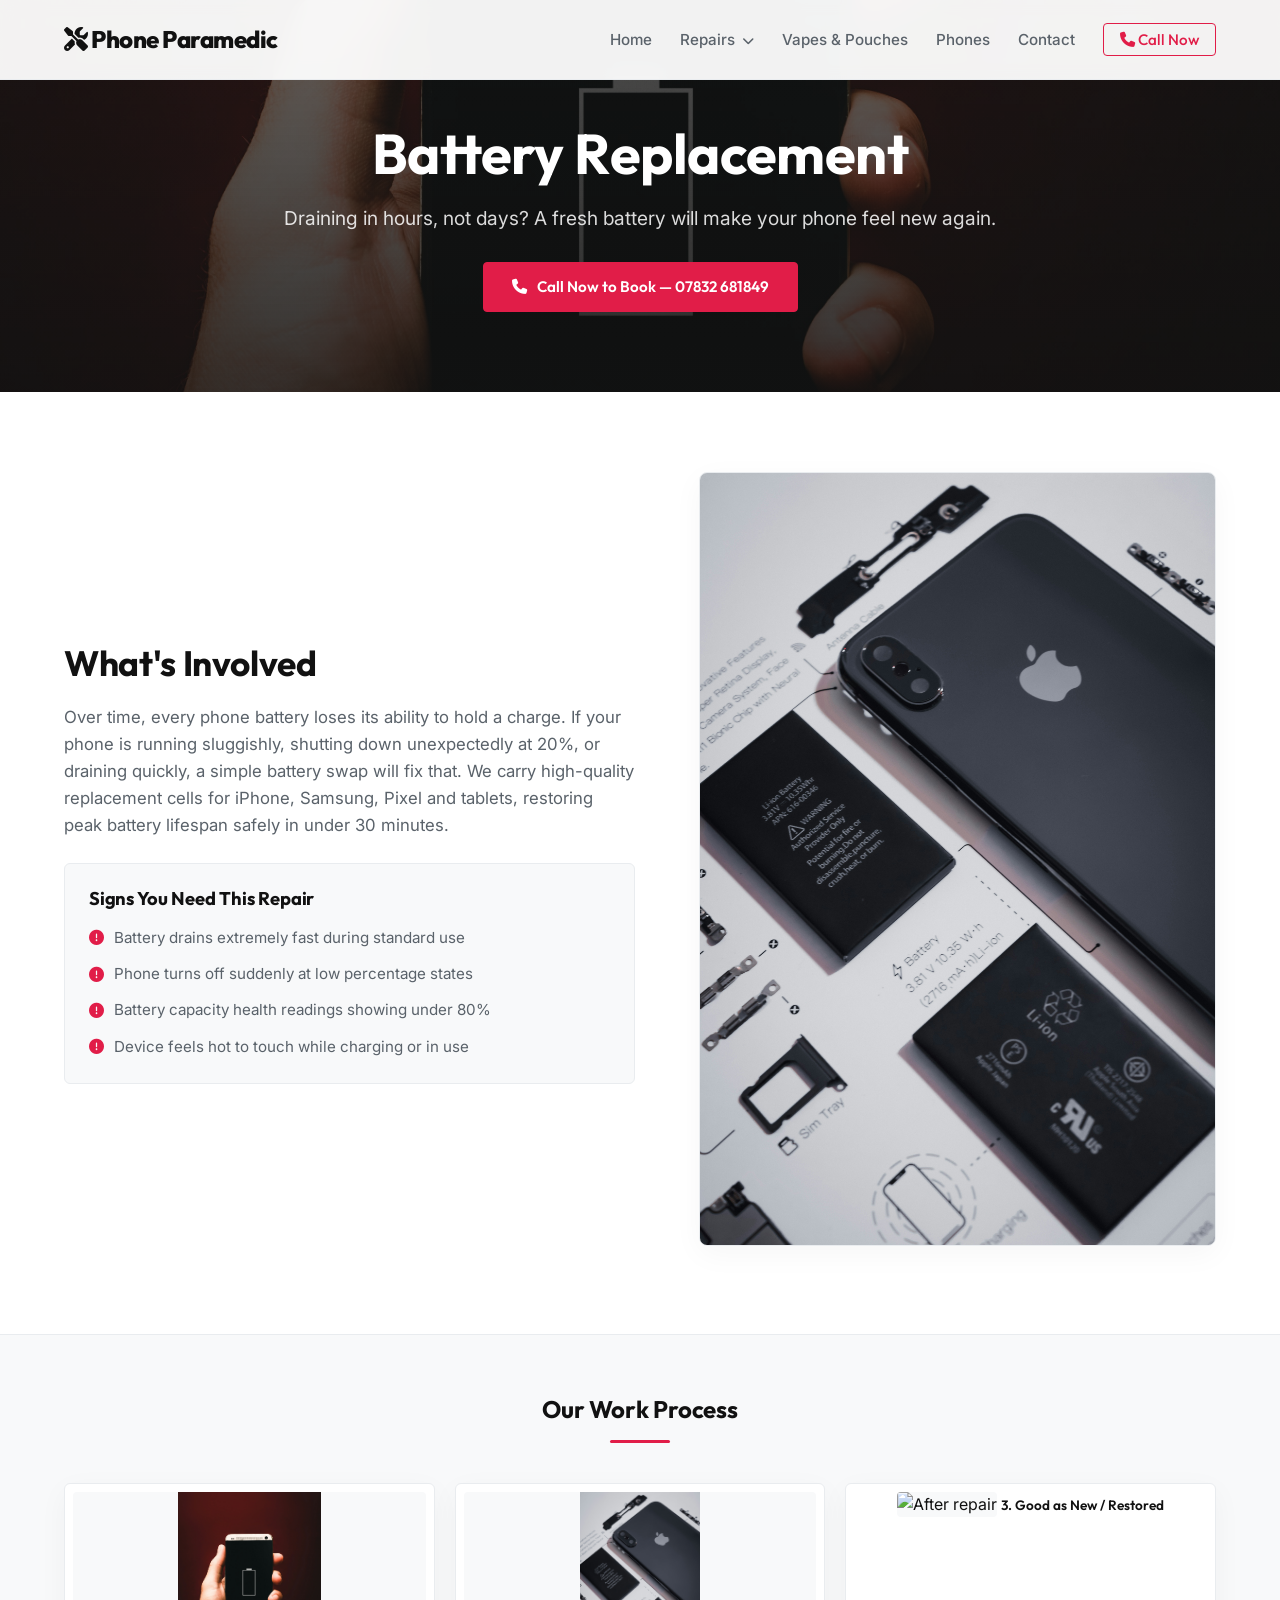
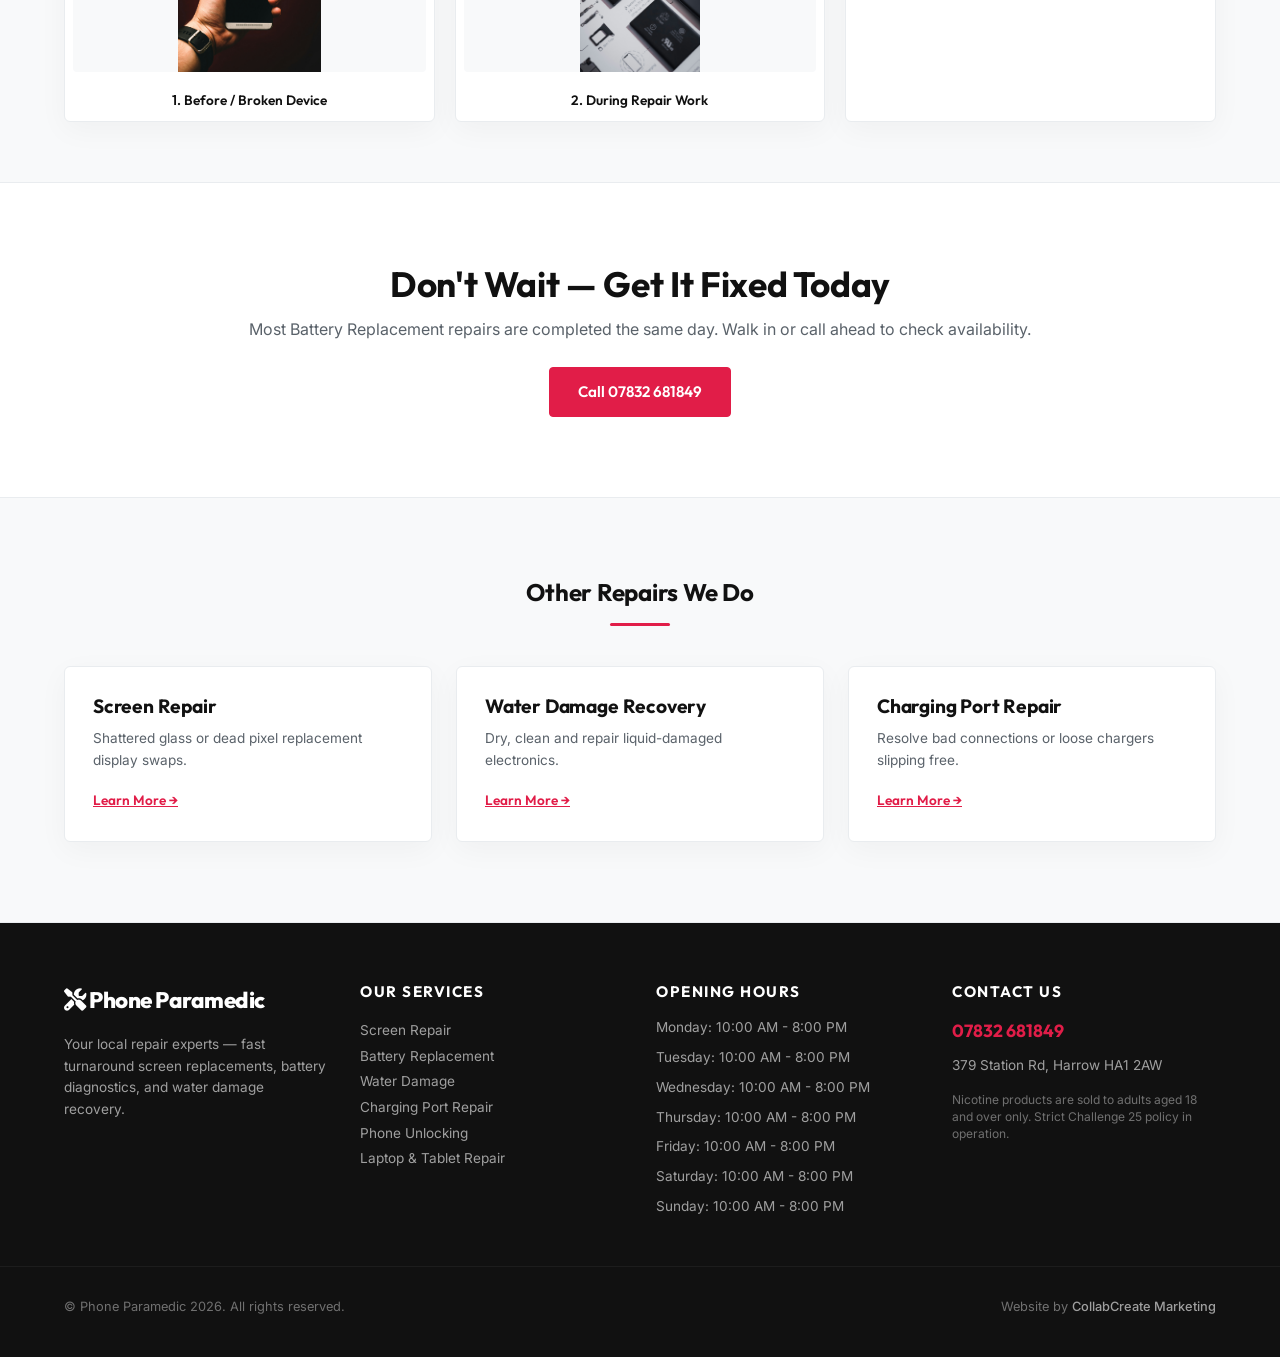
==== battery-replacement.html @ 1603ecd9 "Deploy premium responsive outreach site" ====
<!DOCTYPE html>
<html lang="en">
<head>
    <meta charset="UTF-8">
    <meta name="viewport" content="width=device-width, initial-scale=1.0">
    <title>Battery Replacement Repairs | Phone Paramedic Harrow, London</title>
    <link rel="stylesheet" href="styles.css">
    <link href="https://fonts.googleapis.com/css2?family=Inter:wght@300;400;500;600;700&family=Outfit:wght@400;500;600;700;800&display=swap" rel="stylesheet">
    <link rel="stylesheet" href="https://cdnjs.cloudflare.com/ajax/libs/font-awesome/6.4.0/css/all.min.css">
    
    <!-- Open Graph Metadata -->
    <meta property="og:title" content="Battery Replacement Repairs | Phone Paramedic Harrow, London">
    <meta property="og:description" content="Fast, premium screen repairs, battery replacements, water damage recovery, vapes, pouches, and refurbished phones in Harrow, London.">
    <meta property="og:image" content="https://mowleed2000.github.io/phone-paramedic/storefront.webp">
    <meta property="og:url" content="https://mowleed2000.github.io/phone-paramedic/battery-replacement.html">
    <meta property="og:type" content="website">

    <!-- Microsoft Clarity Tracking Code -->
    <script type="text/javascript">
        (function(c,l,a,r,i,t,y){
            c[a]=c[a]||function(){(c[a].q=c[a].q||[]).push(arguments)};
            t=l.createElement(r);t.async=1;t.src="https://www.clarity.ms/tag/"+i;
            y=l.getElementsByTagName(r)[0];y.parentNode.insertBefore(t,y);
        })(window, document, "clarity", "script", "x1smlah9oa");
    </script>
</head>
<body>

    <nav class="navbar">
        <div class="container nav-container">
            <a href="index.html" class="logo"><i class="fa-solid fa-screwdriver-wrench"></i> Phone Paramedic</a>
            <ul class="nav-links" id="navLinks">
                <li><a href="index.html">Home</a></li>
                <li class="dropdown">
                    <a href="#" class="dropdown-trigger">Repairs <i class="fa-solid fa-chevron-down" style="font-size:0.75rem; margin-left:3px;"></i></a>
                    <ul class="dropdown-menu">
                        <li><a href="screen-repair.html">Screen Repair</a></li>
                        <li><a href="battery-replacement.html">Battery Replacement</a></li>
                        <li><a href="water-damage.html">Water Damage</a></li>
                        <li><a href="charging-port.html">Charging Port Repair</a></li>
                        <li><a href="phone-unlocking.html">Phone Unlocking</a></li>
                        <li><a href="laptop-tablet.html">Laptop &amp; Tablet Repair</a></li>
                    </ul>
                </li>
                <li><a href="vapes-pouches.html">Vapes &amp; Pouches</a></li>
                <li><a href="phones-in-store.html">Phones</a></li>
                <li><a href="contact.html">Contact</a></li>
                <li><a href="tel:07832681849" class="btn-nav-cta"><i class="fa-solid fa-phone"></i> Call Now</a></li>
            </ul>
            <div class="hamburger" id="hamburger"><i class="fa-solid fa-bars"></i></div>
        </div>
    </nav>

            <section class="service-hero" style="background-image: linear-gradient(rgba(17, 17, 17, 0.65), rgba(17, 17, 17, 0.85)), url('Battery Replacment page 1.jpg');">
                <div class="container text-center reveal">
                    <h1>Battery Replacement</h1>
                    <p>Draining in hours, not days? A fresh battery will make your phone feel new again.</p>
                    <a href="tel:07832681849" class="btn btn-primary"><i class="fa-solid fa-phone"></i> Call Now to Book — 07832 681849</a>
                </div>
            </section>

            <section class="service-details">
                <div class="container details-grid">
                    <div class="details-text reveal">
                        <h2>What's Involved</h2>
                        <p>Over time, every phone battery loses its ability to hold a charge. If your phone is running sluggishly, shutting down unexpectedly at 20%, or draining quickly, a simple battery swap will fix that. We carry high-quality replacement cells for iPhone, Samsung, Pixel and tablets, restoring peak battery lifespan safely in under 30 minutes.</p>
                        
                        <div class="symptoms-box">
                            <h3>Signs You Need This Repair</h3>
                            <ul class="symptoms-list">
                                <li><i class='fa-solid fa-circle-exclamation'></i> Battery drains extremely fast during standard use</li><li><i class='fa-solid fa-circle-exclamation'></i> Phone turns off suddenly at low percentage states</li><li><i class='fa-solid fa-circle-exclamation'></i> Battery capacity health readings showing under 80%</li><li><i class='fa-solid fa-circle-exclamation'></i> Device feels hot to touch while charging or in use</li>
                            </ul>
                        </div>
                    </div>
                    <div class="details-image reveal">
                        <img src="Battery replacment page 2.jpg" alt="Technician working on device" class="in-process-img">
                    </div>
                </div>
            </section>

            <section class="service-gallery">
                <div class="container">
                    <div class="section-header text-center reveal">
                        <h2>Our Work Process</h2>
                        <div class="accent-divider"></div>
                    </div>
                    <div class="gallery-row battery-gallery reveal">
                        <div class="gallery-item-wrapper" onclick="openLightbox('Battery Replacment page 1.jpg', 'Before / Broken Device')">
                            <img src="Battery Replacment page 1.jpg" alt="Before repair">
                            <span>1. Before / Broken Device</span>
                        </div>
                        <div class="gallery-item-wrapper" onclick="openLightbox('Battery replacment page 2.jpg', 'During Repair Work')">
                            <img src="Battery replacment page 2.jpg" alt="During repair">
                            <span>2. During Repair Work</span>
                        </div>
                        <div class="gallery-item-wrapper" onclick="openLightbox('Battery fixed 100 percent.jpg', 'Good as New / Restored')">
                            <img src="Battery fixed 100 percent.jpg" alt="After repair">
                            <span>3. Good as New / Restored</span>
                        </div>
                    </div>
                </div>
            </section>

            <section class="service-cta text-center reveal">
                <div class="container">
                    <h2>Don't Wait — Get It Fixed Today</h2>
                    <p>Most Battery Replacement repairs are completed the same day. Walk in or call ahead to check availability.</p>
                    <a href="tel:07832681849" class="btn btn-primary">Call 07832 681849</a>
                </div>
            </section>

            <section class="related-services">
                <div class="container">
                    <div class="section-header text-center reveal">
                        <h2>Other Repairs We Do</h2>
                        <div class="accent-divider"></div>
                    </div>
                    <div class="related-grid reveal">
                        
                <div class="related-card">
                    <h3>Screen Repair</h3>
                    <p>Shattered glass or dead pixel replacement display swaps.</p>
                    <a href="screen-repair.html" class="learn-more">Learn More &rarr;</a>
                </div>
        
                <div class="related-card">
                    <h3>Water Damage Recovery</h3>
                    <p>Dry, clean and repair liquid-damaged electronics.</p>
                    <a href="water-damage.html" class="learn-more">Learn More &rarr;</a>
                </div>
        
                <div class="related-card">
                    <h3>Charging Port Repair</h3>
                    <p>Resolve bad connections or loose chargers slipping free.</p>
                    <a href="charging-port.html" class="learn-more">Learn More &rarr;</a>
                </div>
        
                    </div>
                </div>
            </section>
        
    <!-- Lightbox Modal -->
    <div id="lightboxModal" class="lightbox">
        <span class="lightbox-close" onclick="closeLightbox()">&times;</span>
        <img class="lightbox-content" id="lightboxImg">
        <div id="lightboxCaption" class="lightbox-caption"></div>
    </div>

    <footer class="footer">
        <div class="container footer-grid">
            <div class="footer-brand">
                <a href="index.html" class="footer-logo"><i class="fa-solid fa-screwdriver-wrench"></i> Phone Paramedic</a>
                <p style="margin-top: 15px; font-size: 0.85rem; line-height: 1.6; color: rgba(255, 255, 255, 0.6);">Your local repair experts — fast turnaround screen replacements, battery diagnostics, and water damage recovery.</p>
            </div>
            <div class="footer-links">
                <h4>Our Services</h4>
                <p><a href="screen-repair.html">Screen Repair</a></p>
                <p><a href="battery-replacement.html">Battery Replacement</a></p>
                <p><a href="water-damage.html">Water Damage</a></p>
                <p><a href="charging-port.html">Charging Port Repair</a></p>
                <p><a href="phone-unlocking.html">Phone Unlocking</a></p>
                <p><a href="laptop-tablet.html">Laptop &amp; Tablet Repair</a></p>
            </div>
            <div class="footer-hours">
                <h4>Opening Hours</h4>
                <ul>
                    <li>Monday: 10:00 AM - 8:00 PM</li><li>Tuesday: 10:00 AM - 8:00 PM</li><li>Wednesday: 10:00 AM - 8:00 PM</li><li>Thursday: 10:00 AM - 8:00 PM</li><li>Friday: 10:00 AM - 8:00 PM</li><li>Saturday: 10:00 AM - 8:00 PM</li><li>Sunday: 10:00 AM - 8:00 PM</li>
                </ul>
            </div>
            <div class="footer-contact">
                <h4>Contact Us</h4>
                <p class="phone-num"><a href="tel:07832681849">07832 681849</a></p>
                <p style="margin-top: 10px; font-size: 0.85rem; color: rgba(255, 255, 255, 0.6);">379 Station Rd, Harrow HA1 2AW</p>
                <p style="margin-top: 15px; font-size: 0.75rem; color: rgba(255, 255, 255, 0.4); line-height: 1.4;">
                    Nicotine products are sold to adults aged 18 and over only. Strict Challenge 25 policy in operation.
                </p>
            </div>
        </div>
        <div class="footer-bottom">
            <div class="container" style="display: flex; justify-content: space-between; flex-wrap: wrap; gap: 10px; width: 100%;">
                <p>&copy; Phone Paramedic 2026. All rights reserved.</p>
                <p class="agency-credit">Website by <a href="https://collabcreate.co.uk" target="_blank">CollabCreate Marketing</a></p>
            </div>
        </div>
    </footer>
    <script src="script.js"></script>
</body>
</html>
---- styles.css ----
/* CCM Tech Repair Site Stylesheet */
:root {
    --bg-main: #ffffff;
    --bg-card: #ffffff;
    --bg-alternate: #f8f9fa;
    --text-main: #111111;
    --text-muted: #5a626a;
    --border-color: #e9ecef;
    --primary: #e11d48;
    --primary-hover: #be123c;
    --primary-glow: rgba(225, 29, 72, 0.15);
    --shadow: 0 8px 30px rgba(0, 0, 0, 0.04);
    --font-sans: 'Inter', sans-serif;
    --font-heading: 'Outfit', sans-serif;
    --nav-height: 80px;
}

/* Global Reset */
* {
    margin: 0;
    padding: 0;
    box-sizing: border-box;
}

html, body {
    width: 100%;
    overflow-x: hidden;
    background-color: var(--bg-main);
    color: var(--text-main);
    font-family: var(--font-sans);
    line-height: 1.6;
    scroll-behavior: smooth;
}

/* Layout Utilities */
.container {
    max-width: 1200px;
    margin: 0 auto;
    padding: 0 24px;
    width: 100%;
}

.text-center {
    text-align: center;
}

.primary-text {
    color: var(--primary);
}

.accent-divider {
    width: 60px;
    height: 3px;
    background-color: var(--primary);
    margin: 16px auto 0;
    border-radius: 2px;
}

.section-subtitle {
    display: inline-block;
    font-family: var(--font-heading);
    font-size: 0.8rem;
    font-weight: 700;
    text-transform: uppercase;
    letter-spacing: 3px;
    color: var(--primary);
    margin-bottom: 12px;
}

/* Typography */
h1, h2, h3, h4 {
    font-family: var(--font-heading);
    font-weight: 700;
    letter-spacing: -0.01em;
    line-height: 1.2;
}

/* Scroll Animations */
.reveal {
    opacity: 0;
    transform: translateY(30px);
    transition: all 0.8s cubic-bezier(0.16, 1, 0.3, 1);
}

.reveal.active {
    opacity: 1;
    transform: translateY(0);
}

/* Buttons */
.btn {
    display: inline-flex;
    align-items: center;
    justify-content: center;
    gap: 10px;
    padding: 12px 28px;
    font-family: var(--font-heading);
    font-size: 0.95rem;
    font-weight: 600;
    text-decoration: none;
    border-radius: 4px;
    transition: all 0.3s ease;
    cursor: pointer;
    border: none;
}

.btn-primary {
    background-color: var(--primary);
    color: #ffffff;
    border: 1px solid var(--primary);
}

.btn-primary:hover {
    background-color: var(--primary-hover);
    border-color: var(--primary-hover);
    transform: translateY(-2px);
    box-shadow: 0 8px 20px var(--primary-glow);
}

.btn-outline {
    background-color: transparent;
    color: var(--text-main);
    border: 1px solid var(--border-color);
}

.btn-outline:hover {
    background-color: var(--bg-alternate);
    border-color: var(--primary);
    color: var(--primary);
    transform: translateY(-2px);
}

/* Navigation Bar */
.navbar {
    position: fixed;
    top: 0;
    left: 0;
    width: 100%;
    height: var(--nav-height);
    background-color: rgba(255, 255, 255, 0.95);
    backdrop-filter: blur(8px);
    -webkit-backdrop-filter: blur(8px);
    border-bottom: 1px solid var(--border-color);
    z-index: 1000;
    display: flex;
    align-items: center;
}

.nav-container {
    display: flex;
    justify-content: space-between;
    align-items: center;
}

.logo {
    font-family: var(--font-heading);
    font-size: 1.5rem;
    font-weight: 800;
    color: var(--text-main);
    text-decoration: none;
    letter-spacing: -0.5px;
}

.nav-links {
    display: flex;
    align-items: center;
    list-style: none;
    gap: 28px;
}

.nav-links a {
    color: var(--text-muted);
    text-decoration: none;
    font-size: 0.95rem;
    font-weight: 500;
    transition: color 0.3s ease;
}

.nav-links a:hover {
    color: var(--text-main);
}

.btn-nav-cta {
    background-color: transparent;
    color: var(--primary) !important;
    border: 1px solid var(--primary);
    padding: 6px 16px;
    border-radius: 4px;
    font-family: var(--font-heading);
    font-size: 0.85rem;
    font-weight: 600;
    transition: all 0.3s ease;
}

.btn-nav-cta:hover {
    background-color: var(--primary);
    color: #ffffff !important;
}

.hamburger {
    display: none;
    color: var(--text-main);
    font-size: 1.4rem;
    cursor: pointer;
}

/* Dropdown Menu */
.dropdown {
    position: relative;
}

.dropdown-menu {
    display: none;
    position: absolute;
    top: 100%;
    left: 0;
    background-color: var(--bg-card);
    border: 1px solid var(--border-color);
    box-shadow: var(--shadow);
    list-style: none;
    min-width: 220px;
    border-radius: 4px;
    padding: 10px 0;
    z-index: 100;
}

.dropdown-menu li a {
    display: block;
    padding: 10px 20px;
    color: var(--text-main);
    font-size: 0.9rem;
    text-transform: none;
    letter-spacing: normal;
}

.dropdown-menu li a:hover {
    background-color: var(--bg-alternate);
    color: var(--primary);
}

.dropdown:hover .dropdown-menu {
    display: block;
}

/* Hero Section */
.hero {
    padding: calc(var(--nav-height) + 60px) 0 80px;
    background-size: cover;
    background-position: center;
    position: relative;
}

.hero-grid {
    display: grid;
    grid-template-columns: 1.1fr 0.9fr;
    gap: 48px;
    align-items: center;
}

.hero-content .eyebrow {
    font-family: var(--font-heading);
    color: var(--primary);
    font-size: 0.8rem;
    font-weight: 700;
    text-transform: uppercase;
    letter-spacing: 3px;
    margin-bottom: 20px;
    display: block;
}

.hero h1 {
    font-size: 3.8rem;
    margin-bottom: 20px;
    color: var(--text-main);
}

.hero-tagline {
    font-size: 1.15rem;
    color: var(--text-muted);
    margin-bottom: 32px;
}

.hero-btns {
    display: flex;
    gap: 16px;
    margin-bottom: 32px;
}

.walk-ins-tag {
    display: flex;
    flex-wrap: wrap;
    gap: 12px;
}

.badge {
    display: inline-flex;
    align-items: center;
    gap: 6px;
    background-color: var(--bg-alternate);
    border: 1px solid var(--border-color);
    color: var(--text-muted);
    padding: 6px 12px;
    border-radius: 4px;
    font-size: 0.8rem;
    font-weight: 600;
}

.badge i {
    color: var(--primary);
}

.hero-image-wrapper {
    position: relative;
    width: 100%;
}

.hero-image-frame {
    position: relative;
    border: 1px solid var(--border-color);
    padding: 10px;
    border-radius: 8px;
    background-color: var(--bg-card);
    box-shadow: var(--shadow);
    cursor: pointer;
    overflow: hidden;
}

.hero-image {
    width: 100%;
    border-radius: 4px;
    display: block;
    object-fit: cover;
    aspect-ratio: 4/5;
    transition: transform 0.5s ease;
}

.hero-image-frame:hover .hero-image {
    transform: scale(1.02);
}

.frame-overlay {
    position: absolute;
    top: 10px;
    left: 10px;
    right: 10px;
    bottom: 10px;
    background-color: rgba(17, 17, 17, 0.85);
    display: flex;
    flex-direction: column;
    align-items: center;
    justify-content: center;
    gap: 10px;
    color: #ffffff;
    opacity: 0;
    transition: opacity 0.3s ease;
    border-radius: 4px;
}

.hero-image-frame:hover .frame-overlay {
    opacity: 1;
}

.frame-overlay i {
    font-size: 1.8rem;
    color: var(--primary);
}

.frame-overlay span {
    font-family: var(--font-heading);
    font-size: 0.8rem;
    font-weight: 600;
    text-transform: uppercase;
    letter-spacing: 1.5px;
}

/* Services Grid on Home */
.services {
    padding: 80px 0;
    background-color: var(--bg-alternate);
    border-top: 1px solid var(--border-color);
    border-bottom: 1px solid var(--border-color);
}

.services .section-header {
    margin-bottom: 48px;
}

.services .subheading {
    color: var(--text-muted);
    font-size: 1.05rem;
    margin-top: 8px;
}

.services-grid {
    display: grid;
    grid-template-columns: repeat(3, 1fr);
    gap: 24px;
}

.service-card-link {
    text-decoration: none;
}

.service-card {
    height: 280px;
    border-radius: 8px;
    background-size: cover;
    background-position: center;
    position: relative;
    overflow: hidden;
    display: flex;
    align-items: flex-end;
    transition: transform 0.3s ease, box-shadow 0.3s ease;
}

.service-card::after {
    content: '';
    position: absolute;
    top: 0;
    left: 0;
    width: 100%;
    height: 100%;
    background: linear-gradient(to top, rgba(17, 17, 17, 0.95) 0%, rgba(17, 17, 17, 0.4) 60%, rgba(17, 17, 17, 0.1) 100%);
    z-index: 1;
    transition: background 0.3s ease;
}

.service-card:hover {
    transform: translateY(-4px);
    box-shadow: 0 12px 30px rgba(0, 0, 0, 0.15);
}

.service-card:hover::after {
    background: linear-gradient(to top, rgba(17, 17, 17, 0.98) 0%, rgba(17, 17, 17, 0.5) 60%, rgba(17, 17, 17, 0.2) 100%);
}

.card-content {
    padding: 24px;
    color: #ffffff;
    width: 100%;
    z-index: 2;
}

.service-card h3 {
    font-size: 1.4rem;
    margin-bottom: 6px;
    color: #ffffff;
}

.service-card p {
    font-size: 0.85rem;
    color: rgba(255, 255, 255, 0.8);
    margin-bottom: 12px;
}

.learn-more {
    font-family: var(--font-heading);
    font-size: 0.85rem;
    font-weight: 600;
    color: var(--primary);
}

/* Why Us Section */
.why-us {
    padding: 80px 0;
}

.why-us-grid {
    display: grid;
    grid-template-columns: repeat(3, 1fr);
    gap: 32px;
    margin-top: 48px;
}

.why-card {
    background-color: var(--bg-card);
    border: 1px solid var(--border-color);
    border-radius: 8px;
    padding: 32px;
    box-shadow: var(--shadow);
}

.why-icon {
    font-size: 2.2rem;
    color: var(--primary);
    margin-bottom: 20px;
}

.why-card h3 {
    font-size: 1.25rem;
    margin-bottom: 12px;
}

.why-card p {
    color: var(--text-muted);
    font-size: 0.9rem;
}

/* Vapes Teaser */
.vapes-teaser {
    padding: 80px 0;
    background-color: var(--bg-alternate);
    border-top: 1px solid var(--border-color);
    border-bottom: 1px solid var(--border-color);
}

.vapes-teaser-grid {
    display: grid;
    grid-template-columns: 1.1fr 0.9fr;
    gap: 48px;
    align-items: center;
}

.vapes-teaser-content h2 {
    font-size: 2.5rem;
    margin-bottom: 16px;
}

.vapes-teaser-content p {
    color: var(--text-muted);
    margin-bottom: 24px;
    font-size: 1.05rem;
}

.disclaimer-text {
    font-size: 0.75rem;
    color: var(--text-muted);
    margin-top: 16px;
}

.vape-brand-anchors {
    display: flex;
    justify-content: center;
    gap: 20px;
}

.teaser-brand-img {
    width: 45%;
    max-width: 180px;
    border-radius: 8px;
    border: 1px solid var(--border-color);
    box-shadow: var(--shadow);
}

/* Phones Teaser */
.phones-teaser {
    padding: 80px 0;
}

.phones-teaser-grid {
    display: grid;
    grid-template-columns: 1fr 1fr;
    gap: 48px;
    align-items: center;
}

.phones-teaser-content h2 {
    font-size: 2.5rem;
    margin-bottom: 16px;
}

.phones-teaser-content p {
    color: var(--text-muted);
    margin-bottom: 24px;
    font-size: 1.05rem;
}

.phone-anchors-grid {
    display: grid;
    grid-template-columns: repeat(3, 1fr);
    gap: 16px;
}

.phone-item-card {
    text-align: center;
    background-color: var(--bg-alternate);
    border: 1px solid var(--border-color);
    padding: 16px;
    border-radius: 8px;
}

.phone-item-card img {
    width: 100%;
    height: auto;
    max-height: 120px;
    object-fit: contain;
    margin-bottom: 10px;
}

.phone-item-card span {
    font-family: var(--font-heading);
    font-size: 0.8rem;
    font-weight: 600;
}

/* Reviews on Home */
.reviews {
    padding: 80px 0;
    background-color: var(--bg-alternate);
    border-top: 1px solid var(--border-color);
    border-bottom: 1px solid var(--border-color);
}

.reviews-grid {
    display: grid;
    grid-template-columns: repeat(3, 1fr);
    gap: 24px;
    margin-top: 40px;
}

.review-card {
    background-color: var(--bg-card);
    border: 1px solid var(--border-color);
    padding: 32px;
    border-radius: 6px;
    box-shadow: var(--shadow);
    display: flex;
    flex-direction: column;
    justify-content: space-between;
}

.review-card .review-text {
    font-style: italic;
    font-size: 0.95rem;
    color: var(--text-muted);
    margin-bottom: 20px;
}

.review-author {
    font-family: var(--font-heading);
    font-weight: 600;
    font-size: 0.85rem;
    display: flex;
    justify-content: space-between;
    align-items: center;
}

.stars {
    color: #ffb400;
    font-size: 0.8rem;
}

/* Final CTA */
.final-cta {
    padding: 100px 0;
    background-size: cover;
    background-position: center;
    color: #ffffff;
}

.final-cta h2 {
    font-size: 3rem;
    margin-bottom: 16px;
    color: #ffffff;
}

.final-cta p {
    font-size: 1.15rem;
    color: rgba(255, 255, 255, 0.85);
    margin-bottom: 30px;
}

.btn-large {
    padding: 14px 40px;
    font-size: 1.1rem;
}

/* Service Page Styling */
.service-hero {
    padding: 120px 0 80px;
    background-size: cover;
    background-position: center;
    color: #ffffff;
}

.service-hero h1 {
    font-size: 3.5rem;
    color: #ffffff;
    margin-bottom: 16px;
}

.service-hero p {
    font-size: 1.2rem;
    color: rgba(255, 255, 255, 0.85);
    margin-bottom: 28px;
}

.details-grid {
    display: grid;
    grid-template-columns: 1.05fr 0.95fr;
    gap: 64px;
    align-items: center;
}

.service-details {
    padding: 80px 0;
}

.details-text h2 {
    font-size: 2.2rem;
    margin-bottom: 20px;
}

.details-text p {
    color: var(--text-muted);
    font-size: 1.05rem;
    margin-bottom: 24px;
}

.symptoms-box {
    background-color: var(--bg-alternate);
    border: 1px solid var(--border-color);
    padding: 24px;
    border-radius: 6px;
}

.symptoms-box h3 {
    font-size: 1.15rem;
    margin-bottom: 16px;
}

.symptoms-list {
    list-style: none;
    display: flex;
    flex-direction: column;
    gap: 12px;
}

.symptoms-list li {
    font-size: 0.95rem;
    color: var(--text-muted);
    display: flex;
    align-items: center;
    gap: 10px;
}

.symptoms-list li i {
    color: var(--primary);
}

.in-process-img {
    width: 100%;
    border-radius: 8px;
    border: 1px solid var(--border-color);
    box-shadow: var(--shadow);
}

.service-gallery {
    padding: 60px 0;
    background-color: var(--bg-alternate);
    border-top: 1px solid var(--border-color);
    border-bottom: 1px solid var(--border-color);
}

.gallery-row {
    display: grid;
    grid-template-columns: repeat(auto-fit, minmax(250px, 1fr));
    gap: 20px;
    margin-top: 40px;
}

.gallery-item-wrapper {
    background-color: var(--bg-card);
    border: 1px solid var(--border-color);
    border-radius: 6px;
    padding: 8px;
    cursor: pointer;
    text-align: center;
    box-shadow: var(--shadow);
}

.gallery-item-wrapper img {
    width: 100%;
    height: 180px;
    object-fit: cover;
    border-radius: 4px;
    margin-bottom: 8px;
}

.gallery-item-wrapper span {
    font-family: var(--font-heading);
    font-size: 0.85rem;
    font-weight: 600;
}

/* Battery gallery containment (Checklist Issue 6) */
.battery-gallery .gallery-item-wrapper img {
    object-fit: contain !important;
    background-color: var(--bg-alternate);
}

.service-cta {
    padding: 80px 0;
}

.service-cta h2 {
    font-size: 2.2rem;
    margin-bottom: 12px;
}

.service-cta p {
    color: var(--text-muted);
    margin-bottom: 24px;
}

.related-services {
    padding: 80px 0;
    background-color: var(--bg-alternate);
    border-top: 1px solid var(--border-color);
}

.related-grid {
    display: grid;
    grid-template-columns: repeat(3, 1fr);
    gap: 24px;
    margin-top: 40px;
}

.related-card {
    background-color: var(--bg-card);
    border: 1px solid var(--border-color);
    padding: 28px;
    border-radius: 6px;
    box-shadow: var(--shadow);
}

.related-card h3 {
    font-size: 1.2rem;
    margin-bottom: 10px;
}

.related-card p {
    font-size: 0.85rem;
    color: var(--text-muted);
    margin-bottom: 16px;
}

/* Page Hero Template */
.page-hero {
    padding: calc(var(--nav-height) + 40px) 0 40px;
    border-bottom: 1px solid var(--border-color);
    background-color: var(--bg-alternate);
}

.page-hero h1 {
    font-size: 3rem;
    margin-bottom: 8px;
}

.page-hero p {
    font-size: 1.1rem;
    color: var(--text-muted);
}

/* Vapes Page Specific */
.pouches-section, .vapes-section {
    padding: 80px 0;
}

.pouches-section {
    border-bottom: 1px solid var(--border-color);
}

.pouches-grid {
    display: grid;
    grid-template-columns: repeat(5, 1fr);
    gap: 20px;
    margin-top: 48px;
}

.vapes-grid-two {
    display: grid;
    grid-template-columns: repeat(2, 1fr);
    gap: 24px;
    max-width: 600px;
    margin: 48px auto 0;
}

.brand-card, .brand-card-two {
    background-color: var(--bg-card);
    border: 1px solid var(--border-color);
    padding: 16px;
    border-radius: 8px;
    text-align: center;
    box-shadow: var(--shadow);
}

.brand-card img, .brand-card-two img {
    width: 100%;
    height: 140px;
    object-fit: contain;
    margin-bottom: 12px;
}

.brand-card h3, .brand-card-two h3 {
    font-size: 1rem;
    font-family: var(--font-heading);
    font-weight: 700;
}

.vapes-cta, .phones-cta, .contact-cta {
    padding: 60px 0;
    background-color: var(--bg-alternate);
    border-top: 1px solid var(--border-color);
    border-bottom: 1px solid var(--border-color);
}

/* Refurbished Phones Page */
.phones-section {
    padding: 80px 0;
}

.intro-paragraph {
    max-width: 700px;
    margin: 0 auto 48px;
    font-size: 1.05rem;
    color: var(--text-muted);
}

.phones-grid {
    display: grid;
    grid-template-columns: repeat(3, 1fr);
    gap: 24px;
}

.phone-product-card {
    background-color: var(--bg-card);
    border: 1px solid var(--border-color);
    padding: 24px;
    border-radius: 8px;
    text-align: center;
    box-shadow: var(--shadow);
}

.phone-product-card img {
    width: 100%;
    height: 180px;
    object-fit: contain;
    margin-bottom: 16px;
}

.phone-product-card h3 {
    font-size: 1.15rem;
    margin-bottom: 8px;
}

.avail-badge {
    display: inline-block;
    font-family: var(--font-heading);
    font-size: 0.75rem;
    font-weight: 700;
    color: var(--primary);
    background-color: var(--primary-glow);
    padding: 4px 12px;
    border-radius: 20px;
}

/* Contact Page Specific */
.contact-details-section {
    padding: 80px 0;
}

.contact-grid-page {
    display: grid;
    grid-template-columns: 1fr 1fr;
    gap: 64px;
    align-items: center;
}

.contact-left-info h2 {
    font-size: 2.5rem;
    margin-bottom: 12px;
}

.phone-large {
    font-family: var(--font-heading);
    font-size: 1.6rem;
    font-weight: 700;
    margin-bottom: 30px;
}

.phone-large a {
    color: var(--primary);
    text-decoration: none;
}

.hours-box h3 {
    font-size: 1.15rem;
    margin-bottom: 16px;
}

.contact-hours-table {
    width: 100%;
    border-collapse: collapse;
}

.contact-hours-table tr {
    border-bottom: 1px solid var(--border-color);
}

.contact-hours-table tr:last-child {
    border-bottom: none;
}

.contact-hours-table td {
    padding: 10px 0;
    font-size: 0.95rem;
    color: var(--text-muted);
}

.contact-hours-table td:last-child {
    text-align: right;
    font-weight: 600;
    color: var(--text-main);
}

.exterior-img-container {
    width: 100%;
}

.exterior-img-style {
    width: 100%;
    max-height: 400px;
    object-fit: contain;
    border-radius: 8px;
    border: 1px solid var(--border-color);
    box-shadow: var(--shadow);
    margin: 0 auto;
    display: block;
}

.map-section {
    padding: 60px 0;
    background-color: var(--bg-alternate);
    border-top: 1px solid var(--border-color);
    border-bottom: 1px solid var(--border-color);
}

.contact-map-wrapper iframe {
    display: block;
    box-shadow: var(--shadow);
    border: 1px solid var(--border-color) !important;
    margin-top: 40px;
}

/* Footer Styling */
.footer {
    padding: 60px 0 40px;
    background-color: #111111;
    color: #ffffff;
    border-top: 1px solid var(--border-color);
}

.footer-grid {
    display: grid;
    grid-template-columns: repeat(4, 1fr);
    gap: 32px;
}

.footer-brand p {
    font-size: 0.85rem;
    color: rgba(255, 255, 255, 0.6);
    margin-top: 12px;
}

.footer-logo {
    font-family: var(--font-heading);
    font-size: 1.4rem;
    font-weight: 800;
    color: #ffffff;
    text-decoration: none;
    letter-spacing: -0.5px;
}

.footer-logo .primary-text {
    color: var(--primary);
}

.footer-links h4, .footer-hours h4, .footer-contact h4 {
    font-size: 0.95rem;
    font-family: var(--font-heading);
    text-transform: uppercase;
    letter-spacing: 1.5px;
    color: #ffffff;
    margin-bottom: 16px;
}

.footer-links p a {
    color: rgba(255, 255, 255, 0.6);
    text-decoration: none;
    font-size: 0.85rem;
    transition: color 0.3s ease;
}

.footer-links p a:hover {
    color: var(--primary);
}

.footer-hours ul {
    list-style: none;
    display: flex;
    flex-direction: column;
    gap: 8px;
    font-size: 0.85rem;
    color: rgba(255, 255, 255, 0.6);
}

.footer-contact p {
    font-size: 0.85rem;
    color: rgba(255, 255, 255, 0.6);
    margin-bottom: 6px;
}

.footer-contact p.phone-num a {
    font-family: var(--font-heading);
    font-weight: 700;
    color: var(--primary);
    font-size: 1.1rem;
    text-decoration: none;
}

.footer-bottom {
    display: flex;
    justify-content: space-between;
    align-items: center;
    border-top: 1px solid rgba(255, 255, 255, 0.05);
    padding-top: 30px;
    margin-top: 48px;
    color: rgba(255, 255, 255, 0.4);
    font-size: 0.8rem;
    flex-wrap: wrap;
    gap: 16px;
}

.agency-credit a {
    color: rgba(255, 255, 255, 0.6);
    text-decoration: none;
    font-weight: 500;
}

.agency-credit a:hover {
    color: var(--primary);
}

/* Lightbox Modal */
.lightbox {
    display: none;
    position: fixed;
    z-index: 2000;
    left: 0;
    top: 0;
    width: 100%;
    height: 100%;
    background-color: rgba(17, 17, 17, 0.95);
    align-items: center;
    justify-content: center;
    flex-direction: column;
}

.lightbox.active {
    display: flex;
    width: 100% !important;
}

.lightbox-content {
    margin: auto;
    display: block;
    max-width: 90%;
    max-height: 80vh;
    border-radius: 8px;
    border: 1px solid var(--border-color);
}

.lightbox-caption {
    margin: 15px auto;
    width: 80%;
    text-align: center;
    color: var(--primary);
    font-family: var(--font-heading);
    font-weight: 600;
    font-size: 1.2rem;
}

.lightbox-close {
    position: absolute;
    top: 24px;
    right: 32px;
    color: #ffffff;
    font-size: 2.5rem;
    font-weight: bold;
    cursor: pointer;
}

.lightbox-close:hover {
    color: var(--primary);
}

/* Responsive Rules (Mobile Optimization Checklist - Issue 3, 5) */
@media (max-width: 992px) {
    h1 { font-size: 2.8rem !important; }
    h2 { font-size: 1.8rem !important; }
    .hero-grid { grid-template-columns: 1fr; text-align: center; }
    .hero-btns { justify-content: center; }
    .walk-ins-tag { justify-content: center; }
    .hero-image-wrapper { max-width: 450px; margin: 0 auto; }
    .services-grid { grid-template-columns: repeat(2, 1fr); }
    .why-us-grid { grid-template-columns: 1fr; gap: 20px; }
    .vapes-teaser-grid, .phones-teaser-grid, .contact-grid-page, .details-grid { grid-template-columns: 1fr; text-align: center; }
    .vape-brand-anchors { justify-content: center; }
    .phone-anchors-grid { max-width: 500px; margin: 0 auto; }
    .reviews-grid, .related-grid, .phones-grid { grid-template-columns: 1fr; }
    .footer-grid { grid-template-columns: repeat(2, 1fr); }
    .pouches-grid { grid-template-columns: repeat(3, 1fr); }
    .exterior-img-style { max-height: 300px; }
}

@media (max-width: 768px) {
    .service-hero h1 { font-size: 2.2rem !important; }
    .page-hero h1 { font-size: 2.2rem !important; }
    .container { padding: 0 20px !important; }
    .hamburger { display: block; }
    .nav-links {
        display: none;
        flex-direction: column;
        position: absolute;
        top: var(--nav-height);
        left: 0;
        right: 0;
        width: 100% !important;
        box-sizing: border-box;
        background-color: rgba(255, 255, 255, 0.98);
        border-bottom: 1px solid var(--border-color);
        padding: 30px;
        gap: 20px;
        align-items: center;
        box-shadow: var(--shadow);
    }
    .nav-links.active { display: flex; }
    .dropdown-menu { 
        position: static; 
        box-shadow: none; 
        border: none; 
        text-align: center; 
        display: none; 
        padding: 10px 0; 
        width: 100%;
        background-color: var(--bg-alternate);
        border-radius: 6px;
    }
    .dropdown-menu.active {
        display: block !important;
    }
    .dropdown:hover .dropdown-menu { display: none; } /* disable hover on mobile */
    .dropdown.active .dropdown-menu { display: block; }
    .footer-grid { grid-template-columns: 1fr; text-align: center; }
    .footer-hours ul { align-items: center; }
    .footer-bottom { flex-direction: column; text-align: center; }
    .pouches-grid { grid-template-columns: repeat(2, 1fr); }
    
    /* Phone Unlocking Hero Position Adjust (Checklist Issue 4) */
    .phone-unlock-hero {
        background-position: center 25% !important;
    }
    
    /* Expand buttons on mobile */
    .btn {
        width: 100%;
    }
    .hero-btns {
        flex-direction: column;
        align-items: center;
        width: 100%;
    }
    .hero-btns .btn {
        width: 100%;
        max-width: 350px;
    }
}
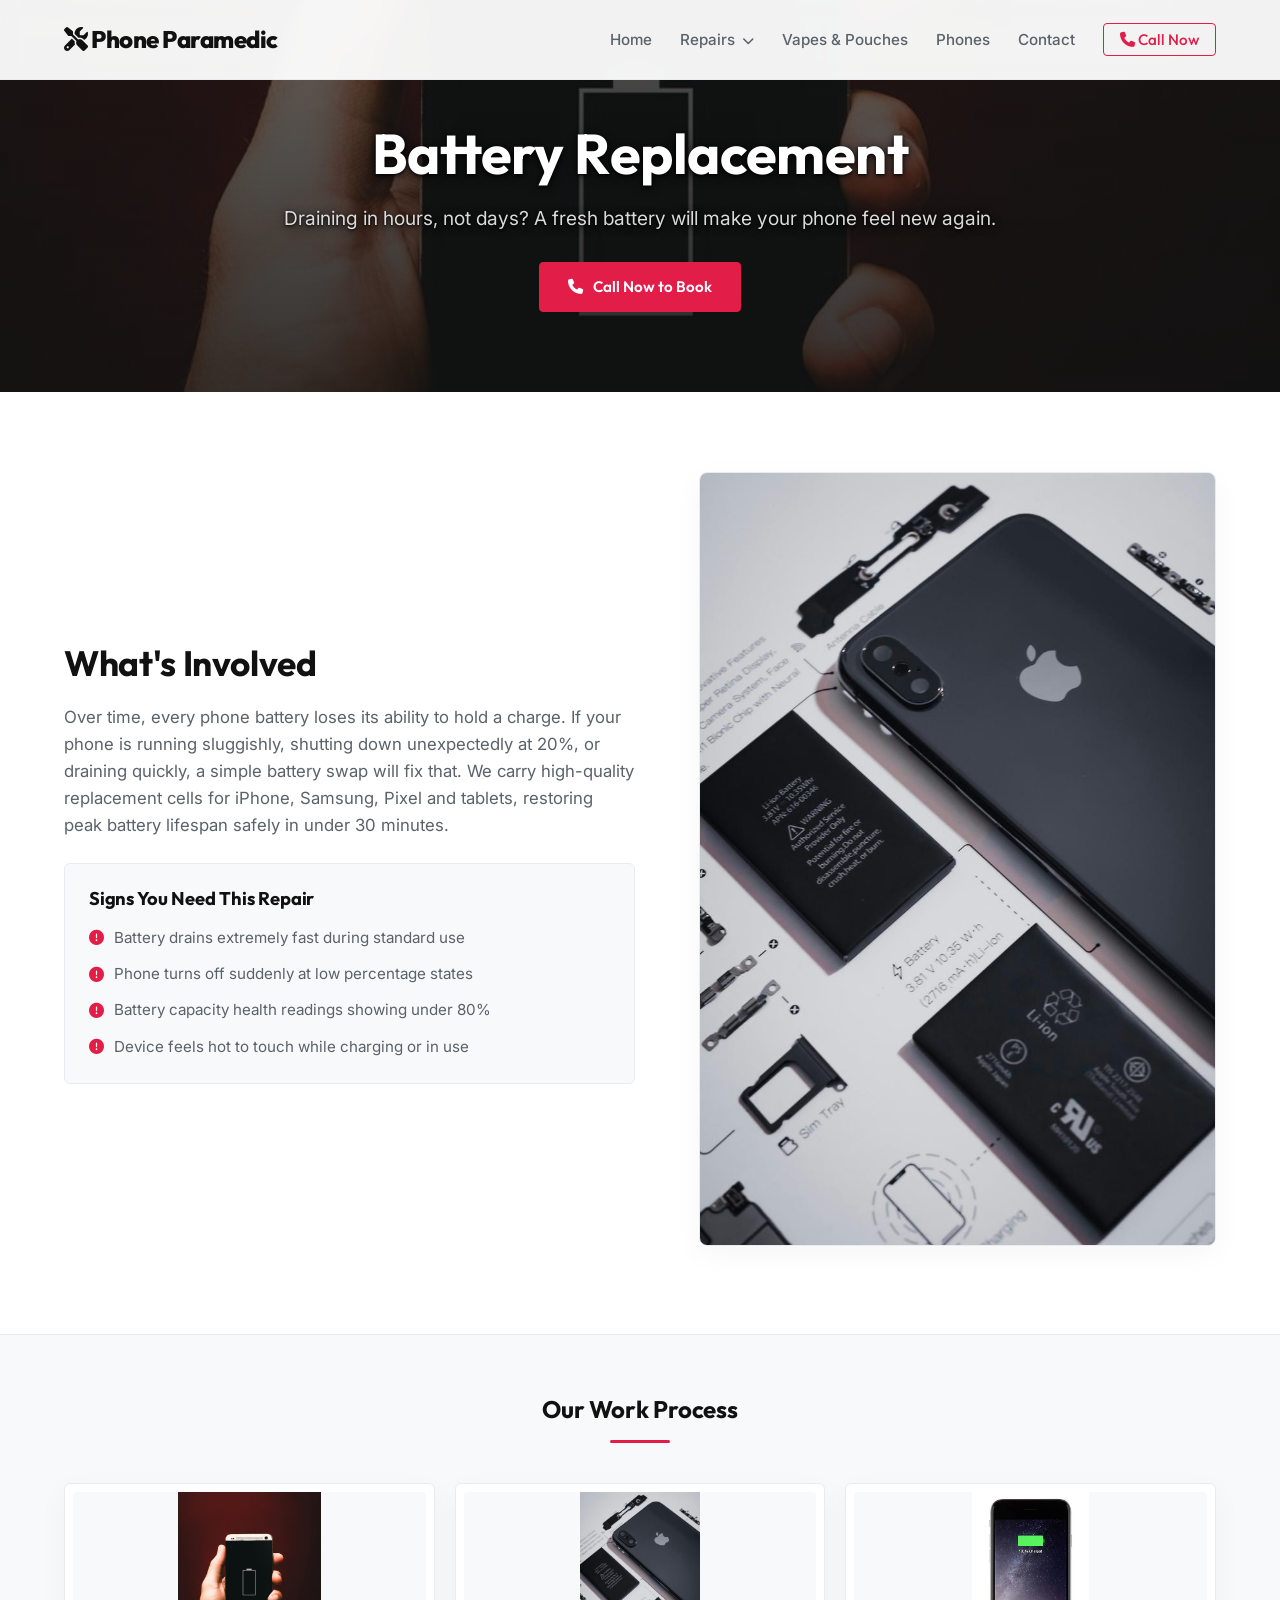
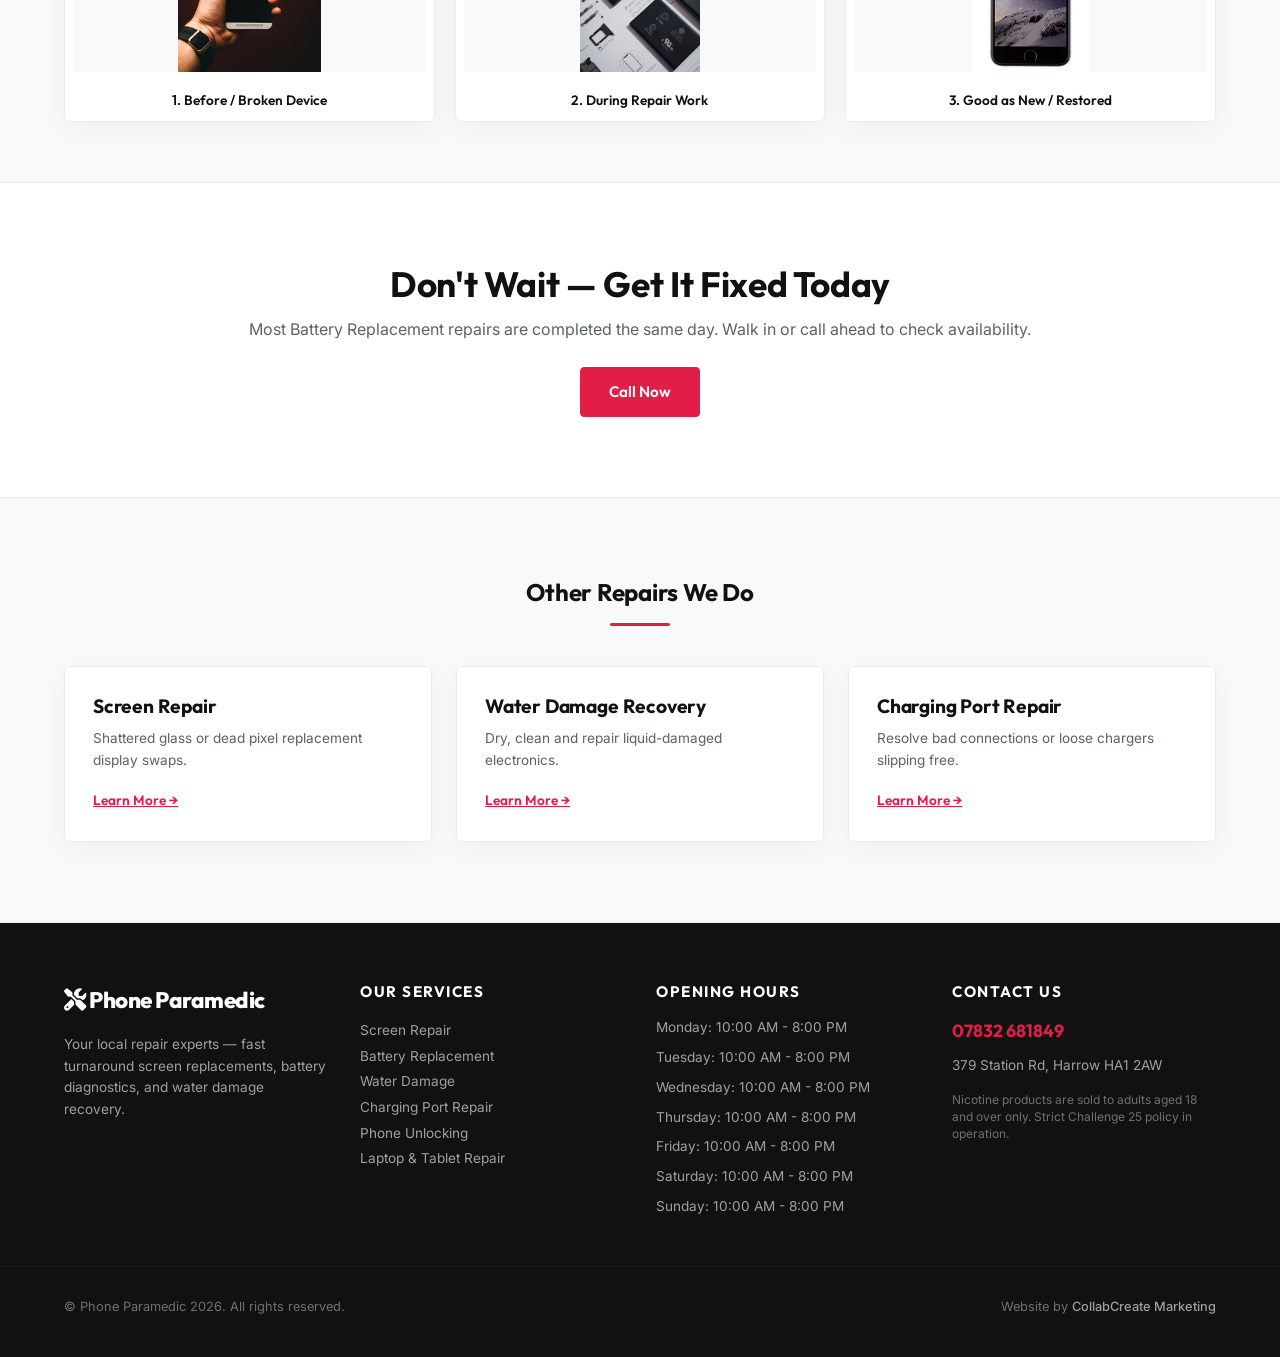
==== commit 731bbf73: "Deploy premium responsive outreach site" ====
--- a/battery-replacement.html
+++ b/battery-replacement.html
@@ -55,7 +55,7 @@
                 <div class="container text-center reveal">
                     <h1>Battery Replacement</h1>
                     <p>Draining in hours, not days? A fresh battery will make your phone feel new again.</p>
-                    <a href="tel:07832681849" class="btn btn-primary"><i class="fa-solid fa-phone"></i> Call Now to Book — 07832 681849</a>
+                    <a href="tel:07832681849" class="btn btn-primary"><i class="fa-solid fa-phone"></i> Call Now to Book</a>
                 </div>
             </section>
 
@@ -105,7 +105,7 @@
                 <div class="container">
                     <h2>Don't Wait — Get It Fixed Today</h2>
                     <p>Most Battery Replacement repairs are completed the same day. Walk in or call ahead to check availability.</p>
-                    <a href="tel:07832681849" class="btn btn-primary">Call 07832 681849</a>
+                    <a href="tel:07832681849" class="btn btn-primary">Call Now</a>
                 </div>
             </section>
 
--- a/styles.css
+++ b/styles.css
@@ -413,25 +413,9 @@
     transition: transform 0.3s ease, box-shadow 0.3s ease;
 }
 
-.service-card::after {
-    content: '';
-    position: absolute;
-    top: 0;
-    left: 0;
-    width: 100%;
-    height: 100%;
-    background: linear-gradient(to top, rgba(17, 17, 17, 0.95) 0%, rgba(17, 17, 17, 0.4) 60%, rgba(17, 17, 17, 0.1) 100%);
-    z-index: 1;
-    transition: background 0.3s ease;
-}
-
 .service-card:hover {
     transform: translateY(-4px);
     box-shadow: 0 12px 30px rgba(0, 0, 0, 0.15);
-}
-
-.service-card:hover::after {
-    background: linear-gradient(to top, rgba(17, 17, 17, 0.98) 0%, rgba(17, 17, 17, 0.5) 60%, rgba(17, 17, 17, 0.2) 100%);
 }
 
 .card-content {
@@ -677,12 +661,14 @@
     font-size: 3.5rem;
     color: #ffffff;
     margin-bottom: 16px;
+    text-shadow: 0 2px 10px rgba(0, 0, 0, 0.85), 0 1px 3px rgba(0, 0, 0, 0.9);
 }
 
 .service-hero p {
     font-size: 1.2rem;
     color: rgba(255, 255, 255, 0.85);
     margin-bottom: 28px;
+    text-shadow: 0 2px 10px rgba(0, 0, 0, 0.85), 0 1px 3px rgba(0, 0, 0, 0.9);
 }
 
 .details-grid {
@@ -862,10 +848,17 @@
 }
 
 .pouches-grid {
-    display: grid;
-    grid-template-columns: repeat(5, 1fr);
+    display: flex;
+    flex-wrap: wrap;
+    justify-content: center;
     gap: 20px;
     margin-top: 48px;
+}
+
+.brand-card {
+    flex: 1 1 calc(20% - 16px);
+    min-width: 180px;
+    max-width: 220px;
 }
 
 .vapes-grid-two {
@@ -1203,14 +1196,14 @@
     .hero-btns { justify-content: center; }
     .walk-ins-tag { justify-content: center; }
     .hero-image-wrapper { max-width: 450px; margin: 0 auto; }
-    .services-grid { grid-template-columns: repeat(2, 1fr); }
+    .services-grid { grid-template-columns: 1fr; }
     .why-us-grid { grid-template-columns: 1fr; gap: 20px; }
     .vapes-teaser-grid, .phones-teaser-grid, .contact-grid-page, .details-grid { grid-template-columns: 1fr; text-align: center; }
     .vape-brand-anchors { justify-content: center; }
     .phone-anchors-grid { max-width: 500px; margin: 0 auto; }
     .reviews-grid, .related-grid, .phones-grid { grid-template-columns: 1fr; }
     .footer-grid { grid-template-columns: repeat(2, 1fr); }
-    .pouches-grid { grid-template-columns: repeat(3, 1fr); }
+    .brand-card { flex: 1 1 calc(33.33% - 16px); min-width: 180px; max-width: 220px; }
     .exterior-img-style { max-height: 300px; }
 }
 
@@ -1247,19 +1240,41 @@
         background-color: var(--bg-alternate);
         border-radius: 6px;
     }
+    .dropdown {
+        width: 100%;
+        text-align: center;
+    }
+    .dropdown-trigger {
+        display: block;
+        width: 100%;
+        text-align: center;
+    }
     .dropdown-menu.active {
         display: block !important;
+    }
+    .dropdown-menu li {
+        width: 100%;
+        text-align: center;
+    }
+    .dropdown-menu li a {
+        text-align: center !important;
+        padding: 12px 20px;
     }
     .dropdown:hover .dropdown-menu { display: none; } /* disable hover on mobile */
     .dropdown.active .dropdown-menu { display: block; }
     .footer-grid { grid-template-columns: 1fr; text-align: center; }
     .footer-hours ul { align-items: center; }
     .footer-bottom { flex-direction: column; text-align: center; }
-    .pouches-grid { grid-template-columns: repeat(2, 1fr); }
+    .brand-card { flex: 1 1 calc(50% - 16px); min-width: 140px; max-width: 180px; }
+    
+    /* Hide details-image on mobile to prevent random/duplicate images before gallery */
+    .details-image {
+        display: none !important;
+    }
     
     /* Phone Unlocking Hero Position Adjust (Checklist Issue 4) */
     .phone-unlock-hero {
-        background-position: center 25% !important;
+        background-position: center 20% !important;
     }
     
     /* Expand buttons on mobile */
